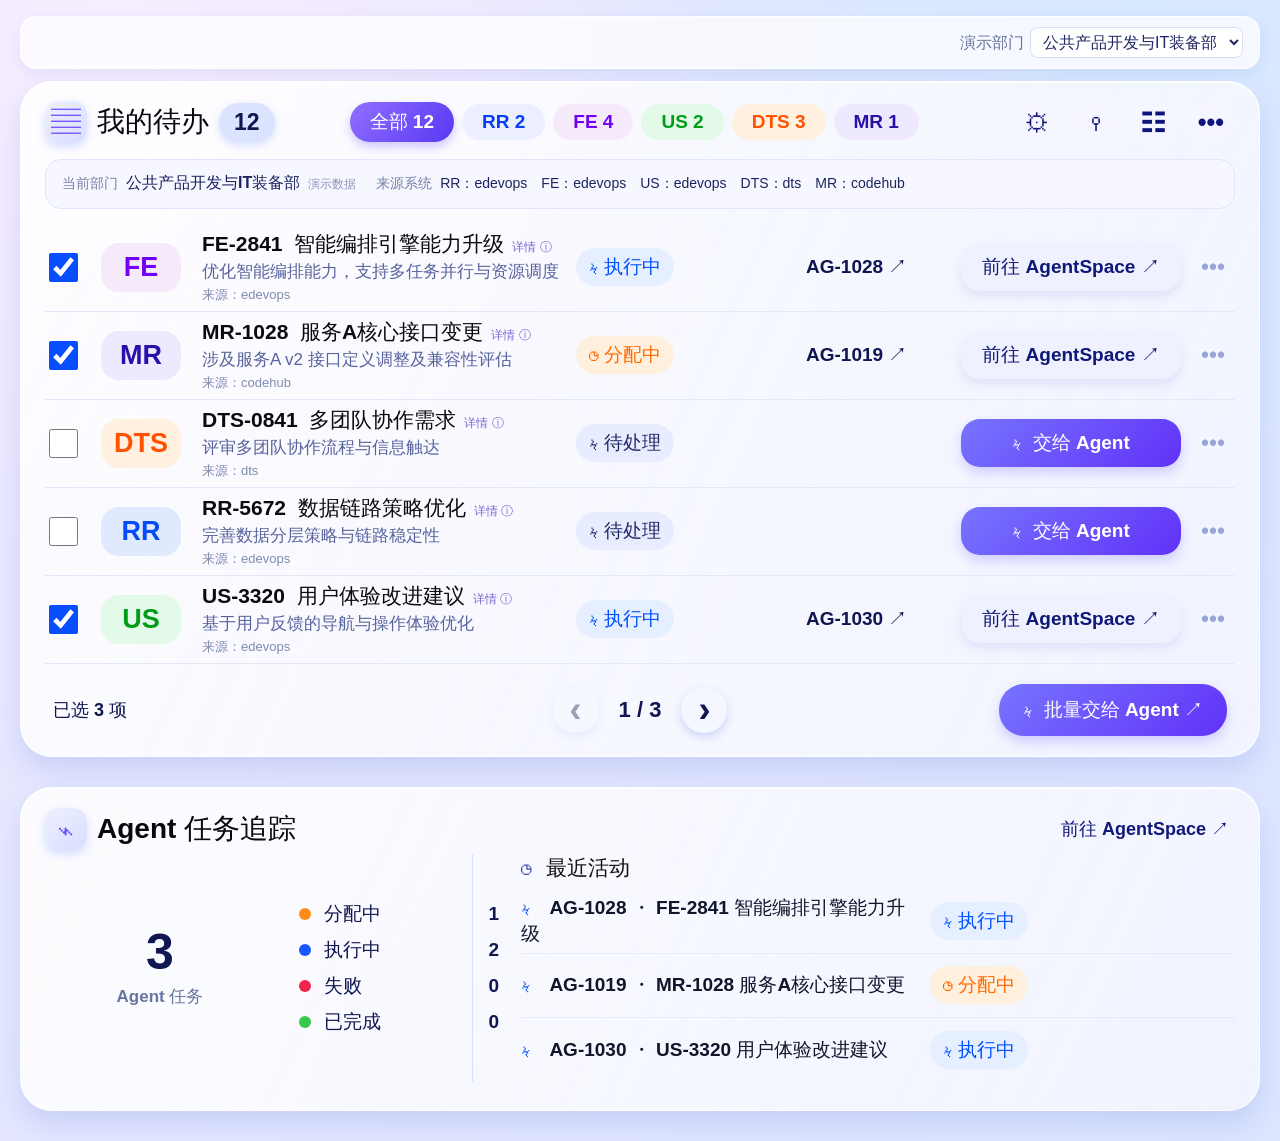
==== demo/index.html @ 74f3e3f0 "Add widget execution plan configuration and requirement documentation" ====
<!doctype html>
<html lang="zh-CN"><head><meta charset="utf-8"><meta name="viewport" content="width=device-width, initial-scale=1"><title>Aphelios · 我的待办</title><link rel="stylesheet" href="styles.css"></head>
<body><main class="dashboard"><div class="demo-toolbar"><div class="department-control"><label for="demoDepartment">演示部门</label><select id="demoDepartment"><option value="公共产品开发与IT装备部">公共产品开发与IT装备部</option><option value="MAE-CN产品部">MAE-CN产品部</option></select></div></div><section class="panel todo"><header class="heading"><div class="title"><span class="title-icon">▤</span><h1>我的待办</h1><span class="count">12</span></div><nav class="tabs" aria-label="按类型筛选"></nav><div class="tools"><button id="configurePlans" class="icon-button" title="执行方案配置" aria-label="执行方案配置">⚙</button><button class="icon-button" id="filterButton" title="状态筛选" aria-label="状态筛选">⚲</button><button class="icon-button" id="settingsButton" title="显示设置" aria-label="显示设置">☷</button><button class="icon-button" id="moreButton" title="更多" aria-label="更多">•••</button></div></header><div class="department-context"><div><span class="context-label">当前部门</span><strong id="departmentName">未识别</strong><span id="departmentHint" class="context-hint"></span></div><div class="sources"><span class="context-label">来源系统</span><span id="sourceSystems">暂无配置</span></div></div><div class="filter-bar" id="filterBar" hidden><label>状态 <select id="statusFilter"><option value="全部">全部</option><option>待处理</option><option>分配中</option><option>执行中</option><option>已完成</option><option>失败</option></select></label><label>优先级 <select id="priorityFilter"><option value="全部">全部</option><option>高</option><option>中</option><option>低</option></select></label><button id="resetFilters">重置筛选</button></div><div class="rows" id="rows"></div><footer class="footer"><span id="selectedCount"></span><div class="pagination"><button id="prev" aria-label="上一页">‹</button><span id="pageInfo"></span><button id="next" aria-label="下一页">›</button></div><button class="primary batch" id="batch">ϟ&nbsp; 批量交给 Agent <span>↗</span></button></footer></section><section class="panel tracking"><header class="tracking-header"><div class="title"><span class="title-icon pulse">⌁</span><h2>Agent 任务追踪</h2></div><button class="link" id="agentSpace">前往 AgentSpace ↗</button></header><div class="tracking-body"><div class="overview"><div class="task-total"><strong id="totalTasks">0</strong><span>Agent 任务</span></div><ul class="legend" id="legend"></ul></div><div class="activity"><h3><span>◷</span> 最近活动</h3><div id="activityRows"></div></div></div></section></main><div class="toast" id="toast" role="status"></div><dialog id="dialog"><div class="dialog-head"><h2 id="dialogTitle"></h2><button id="closeDialog" aria-label="关闭">×</button></div><div id="dialogContent"></div><div class="dialog-actions"><button id="cancelDialog">取消</button><button class="primary" id="confirmDialog">确认</button></div></dialog><dialog id="detailDialog" class="detail-dialog"><div class="detail-head"><div><span class="detail-kicker">工作项详情</span><h2 id="detailTitle"></h2></div><button id="closeDetail" aria-label="关闭">×</button></div><dl class="detail-fields"><div><dt>需求编号</dt><dd id="detailId"></dd></div><div><dt>需求标题</dt><dd id="detailName"></dd></div><div><dt>需求描述</dt><dd id="detailDescription"></dd></div><div><dt>来源系统</dt><dd id="detailSource"></dd></div><div><dt>任务状态</dt><dd id="detailStatus"></dd></div></dl><div class="detail-footer"><span id="sourceUnavailable">来源系统地址尚未配置</span><a id="sourceLink" class="primary" target="_blank" rel="noopener noreferrer" hidden>前往来源系统 ↗</a><button id="doneDetail">关闭</button><button id="detailAction" class="primary"></button></div></dialog><dialog id="configDialog" class="config-dialog"><div class="config-head"><div><span class="plan-kicker">AGENTSPACE · 空间方案管理</span><h2>执行方案配置</h2><p>工作台提供当前空间，同一空间用户共享执行方案</p></div><button id="closeConfig" type="button" aria-label="关闭">×</button></div><div class="config-department">当前空间 <strong>演示空间</strong></div><div id="configList" class="config-list"></div><form id="configForm"><h3 id="configFormTitle">创建执行方案</h3><div class="config-grid"><label>对象类别 <select id="configType" required></select></label><label>中文展示名称 <input id="configName" required maxlength="60"></label><label>英文方案名称 <input id="configCode" required maxlength="80" pattern="[A-Za-z0-9_]+" placeholder="例如 software_design"></label><label>常用角色 <input id="configRole" maxlength="40" placeholder="例如 MDE、SWE、TE"></label><label class="config-wide">方案说明 <textarea id="configDescription" required maxlength="200"></textarea></label></div><p class="config-note">英文名称创建后不可修改。请在 AgentSpace 中手动配置 eventType 和 executionPlan 筛选条件。演示配置仅保存在当前页面。</p><p id="configError" class="config-error" role="alert"></p><div class="config-footer"><button id="cancelEdit" type="button" hidden>取消编辑</button><button class="primary" type="submit" id="saveConfig">创建方案</button></div></form></dialog><dialog id="planDialog" class="plan-dialog"><div class="plan-head"><div><span class="plan-kicker">AGENTSPACE · 任务派发</span><h2>选择执行方案</h2><p>选择本次需要完成的工作，系统将触发对应的 Workflow / Agent</p></div><button id="closePlan" aria-label="关闭">×</button></div><div class="plan-object"><span class="plan-object-icon">▤</span><div><small>工作对象</small><strong id="planObject"></strong></div><span class="plan-object-count" id="planCount"></span></div><div class="plan-section-title"><strong>选择本次要完成的工作</strong><span>请选择一个执行方案</span></div><div class="plan-options" id="planOptions"></div><div class="plan-note">ⓘ&nbsp; 下发后，可在 Agent 任务追踪中查看执行状态与结果。</div><div class="plan-footer"><button id="cancelPlan">取消</button><button class="primary" id="submitPlan" disabled>确认下发 <span>→</span></button></div></dialog><script src="app.js"></script></body></html>
---- demo/styles.css ----
:root{font-family:Arial,"Microsoft YaHei",sans-serif;color:#101650;background:#e7eaff;font-synthesis:none}*{box-sizing:border-box}body{margin:0;min-height:100vh;background:radial-gradient(ellipse at 9% 3%,#f7edff 0,transparent 37%),radial-gradient(ellipse at 89% 4%,#d6e8ff 0,transparent 44%),linear-gradient(135deg,#ebe8ff,#dce6ff);padding:16px 20px 30px}button,select{font:inherit}button{cursor:pointer;border:0;color:inherit}.dashboard{max-width:1454px;margin:auto}.panel{background:linear-gradient(115deg,rgba(255,255,255,.88),rgba(247,248,255,.75));border:1px solid rgba(255,255,255,.9);border-radius:32px;box-shadow:0 14px 26px rgba(78,103,210,.17),inset 0 1px 0 #fff}.todo{padding:19px 24px 20px}.heading,.title,.tabs,.tools,.tracking-header{display:flex;align-items:center}.heading{gap:75px}.title{gap:10px;white-space:nowrap}.title h1,.title h2{color:#08090d;font-size:28px;line-height:1;margin:0;font-weight:800}.title-icon{display:grid;place-items:center;width:42px;height:42px;color:#6843ff;font-size:30px;font-weight:bold;border-radius:14px;background:linear-gradient(140deg,#eef1ff,#d8ddff);box-shadow:0 4px 10px #aebeff80}.count{padding:6px 15px;border-radius:22px;background:#dce3ff;font-size:23px;font-weight:800;box-shadow:0 3px 9px #d4ddff}.tabs{gap:8px;flex:1;flex-wrap:wrap}.tab{border-radius:22px;padding:7px 20px;background:#ebefff;color:#073df5;font-weight:700;font-size:19px;white-space:nowrap}.tab.active{color:#fff;background:linear-gradient(130deg,#9170ff,#5937f3);box-shadow:0 5px 10px #a69aff80}.tab.FE,.tag.FE{color:#7100f5;background:#f4eafa}.tab.US,.tag.US{color:#009c18;background:#e4fae9}.tab.DTS,.tag.DTS{color:#ff5100;background:#fff0df}.tab.MR,.tag.MR{color:#2712a9;background:#eee9ff}.tab.active{color:#fff;background:linear-gradient(130deg,#9170ff,#5937f3)}.tools{gap:10px}.icon-button{width:48px;height:40px;border-radius:20px;background:#f5f6ff;font-weight:bold;font-size:25px;color:#10147c}.filter-bar{padding:14px 5px 3px;display:flex;gap:18px;align-items:center}.filter-bar[hidden]{display:none}.filter-bar select{margin-left:5px;border:1px solid #d8ddf7;border-radius:8px;padding:5px;background:white;color:#11175c}.filter-bar button{background:none;color:#4436d8}.rows{margin-top:15px}.row{min-height:78px;display:grid;grid-template-columns:46px 91px minmax(250px,1.65fr) minmax(200px,1fr) 145px 220px 44px;gap:10px;align-items:center;border-bottom:1px solid #e3e8f8}.row input{width:29px;height:29px;accent-color:#064dfb;cursor:pointer}.tag{display:grid;place-items:center;width:80px;height:49px;border-radius:18px;background:#e0eaff;color:#064bfa;font-size:27px;font-weight:700}.item-name{color:#0b0b0e;font-weight:800;font-size:21px;line-height:1.3}.item-desc{color:#58649e;font-size:17px;margin-top:3px}.status-line{display:flex;align-items:center;gap:5px;font-size:20px;font-weight:700}.status{display:inline-flex;align-items:center;gap:5px;border-radius:22px;padding:6px 13px;background:#e8ecff;color:#202865;font-size:19px;white-space:nowrap}.status.running{background:#e6efff;color:#0050ff}.status.review{background:#fff0dd;color:#ff6900}.status.done{background:#e1fae7;color:#00a832}.status.failed{background:#fff0f1;color:#e82038}.bar{height:9px;border-radius:9px;background:#dce2fb;margin:5px 0 0 7px;max-width:255px;overflow:hidden}.bar span{display:block;height:100%;border-radius:9px;background:#1756ff}.agent-id{font-size:19px;font-weight:700;white-space:nowrap}.link{background:none;color:#11187a;font-size:18px;font-weight:700;white-space:nowrap}.row-action{height:48px;border-radius:19px;background:#eff1ff;color:#101877;font-size:19px;font-weight:700;box-shadow:0 5px 10px #cad2f780;white-space:nowrap}.primary{background:linear-gradient(135deg,#7774ff,#6132f8);color:white;box-shadow:0 6px 12px #a59aff70}.more{color:#98a3d6;font-size:23px;background:none}.footer{display:grid;grid-template-columns:1fr 1fr 1fr;align-items:center;padding:20px 8px 0;font-weight:700;font-size:18px}.pagination{display:flex;gap:20px;align-items:center;justify-content:center;font-size:22px}.pagination button{width:46px;height:46px;border-radius:50%;background:#f5f7ff;font-size:36px;line-height:1;box-shadow:0 4px 10px #ced6f8}.pagination button:disabled{opacity:.4;cursor:default}.batch{justify-self:end;padding:13px 24px;border-radius:25px;font-size:19px}.tracking{margin-top:30px;padding:20px 24px 28px}.tracking-header{justify-content:space-between}.tracking-body{display:grid;grid-template-columns:36% 64%;margin-top:4px}.overview{display:flex;align-items:center;gap:24px;border-right:1px solid #d8dfff;min-height:195px}.gauge{position:relative;width:230px;flex-shrink:0}.gauge svg{width:100%;overflow:visible}.gauge path{fill:none;stroke-width:13;stroke-linecap:round}.gauge-track{stroke:#e8eafa}.gauge-progress{stroke:url(#gradient)}.gauge-label{position:absolute;inset:35% 0 auto;text-align:center;color:#070b2f}.gauge-label strong{display:block;font-size:50px;line-height:1}.gauge-label span{display:block;font-weight:700;font-size:19px;margin-top:5px}.legend{list-style:none;padding:0;margin:0;min-width:200px}.legend li{display:flex;align-items:center;gap:13px;font-size:19px;font-weight:700;line-height:1.9}.legend i{width:12px;height:12px;border-radius:50%;background:var(--color)}.legend b{margin-left:auto}.activity{padding-left:48px}.activity h3{font-size:21px;color:#111;margin:0 0 8px}.activity h3 span{color:#4555b3;margin-right:8px}.activity-row{min-height:64px;display:grid;grid-template-columns:minmax(280px,1fr) 305px;gap:12px;align-items:center;border-bottom:1px solid #e5e9f8;font-size:19px}.activity-row:last-child{border-bottom:0}.activity-name{color:#10162c;font-weight:700}.activity-name .bolt{color:#1354ff;margin-right:18px}.activity-end{display:flex;gap:8px;align-items:center}.activity-end .bar{width:158px;margin:0}.activity-time{margin-left:auto;color:#6370a2}.empty{text-align:center;padding:90px 0;color:#7b86ad}.toast{position:fixed;bottom:30px;left:50%;transform:translate(-50%,20px);background:#141b5d;color:white;padding:12px 20px;border-radius:12px;opacity:0;pointer-events:none;transition:.2s;z-index:5}.toast.show{opacity:1;transform:translate(-50%,0)}dialog{border:0;border-radius:22px;padding:24px;max-width:480px;width:calc(100% - 32px);color:#151b53;box-shadow:0 15px 60px #24256850}dialog::backdrop{background:#151a4b55}.dialog-head{display:flex;justify-content:space-between;align-items:center}.dialog-head h2{font-size:22px;margin:0}.dialog-head button{background:none;font-size:28px}.dialog-actions{display:flex;justify-content:flex-end;gap:10px;margin-top:24px}.dialog-actions button{border-radius:12px;padding:10px 22px}.dialog-actions button:not(.primary){background:#eff1fa}#dialogContent{line-height:1.8;margin-top:20px}@media(max-width:1100px){.heading{gap:20px;flex-wrap:wrap}.tabs{order:3;flex-basis:100%}.tools{margin-left:auto}.row{grid-template-columns:40px 75px minmax(200px,1fr) 155px 120px 160px 30px;gap:5px}.tag{width:65px}.item-name,.status-line,.status,.row-action,.agent-id{font-size:16px}.activity{padding-left:20px}.overview{gap:5px}.gauge{width:170px}.legend{min-width:120px}.activity-row{grid-template-columns:1fr 180px}.activity-end .bar{width:50px}}@media(max-width:700px){body{padding:10px}.panel{border-radius:22px}.todo,.tracking{padding:15px}.heading{gap:12px}.title h1,.title h2{font-size:22px}.tab{font-size:15px;padding:6px 12px}.rows{overflow-x:auto}.row{min-width:850px}.footer{grid-template-columns:1fr auto;gap:15px}.pagination{grid-column:1/3;grid-row:2}.batch{font-size:15px;padding:11px}.tracking-body{display:block}.overview{border-right:0;border-bottom:1px solid #d8dfff;justify-content:center}.activity{padding:20px 0 0}.activity-row{grid-template-columns:1fr;gap:4px;padding:10px 0}.activity-end{padding-left:30px}}

.department-context{display:flex;align-items:center;gap:20px;flex-wrap:wrap;margin:16px 0 0;padding:12px 16px;border:1px solid #e2e6fb;border-radius:16px;background:#f6f7ff;color:#1b245f;font-size:14px}.context-label{color:#7680aa;margin-right:8px}.department-context strong{font-size:16px}.context-hint{margin-left:8px;color:#8b94b8;font-size:12px}.department-control{margin-left:auto;white-space:nowrap;color:#66739e}.department-control select{margin-left:6px;padding:5px 8px;border:1px solid #d8ddf7;border-radius:8px;background:white;color:#202865}.sources{flex-basis:100%;line-height:1.7}.item-source{font-size:13px;color:#818bb2;margin-top:3px}.row{min-height:88px}@media(max-width:700px){.department-control{margin-left:0}.sources{font-size:12px}}

.demo-toolbar{display:flex;align-items:center;justify-content:flex-end;margin:0 0 12px;padding:10px 16px;border:1px solid rgba(255,255,255,.9);border-radius:16px;background:rgba(255,255,255,.75);box-shadow:0 5px 14px rgba(78,103,210,.1)}.demo-toolbar .department-control{margin-left:0}

.tab.IR,.tag.IR{color:#7100f5;background:#f4eafa}.tab.SR,.tag.SR{color:#007d9d;background:#e0f8fc}.tab.IR.active,.tab.SR.active{color:#fff;background:linear-gradient(130deg,#9170ff,#5937f3)}

.department-context{flex-wrap:nowrap;align-items:baseline}.department-context>div:first-child{flex-shrink:0}.department-context .sources{flex:1;min-width:0}@media(max-width:700px){.department-context{flex-wrap:wrap}.department-context .sources{flex-basis:100%}}

.plan-dialog{max-width:720px;padding:0;border-radius:24px;background:#f9faff;overflow:hidden}.plan-head{display:flex;justify-content:space-between;gap:20px;padding:28px 30px 20px}.plan-kicker{font-size:11px;letter-spacing:.13em;font-weight:800;color:#7656ef}.plan-head h2{font-size:25px;margin:8px 0;color:#10143c}.plan-head p{font-size:14px;color:#7b83a4;margin:0}.plan-head>button{align-self:flex-start;background:#eef0fb;color:#59618c;border-radius:50%;width:32px;height:32px;font-size:24px;line-height:1}.plan-object{margin:0 30px;display:flex;align-items:center;gap:12px;padding:14px 16px;border:1px solid #e2e6fb;border-radius:14px;background:#f0f3ff}.plan-object-icon{display:grid;place-items:center;width:42px;height:42px;border-radius:12px;background:#e3e7ff;color:#6146ff;font-size:24px}.plan-object small{display:block;color:#8a93b7;font-size:12px;margin-bottom:4px}.plan-object strong{font-size:15px;color:#1a204e}.plan-object-count{margin-left:auto;color:#6875aa;font-size:13px;white-space:nowrap}.plan-section-title{display:flex;justify-content:space-between;align-items:center;margin:22px 30px 12px}.plan-section-title strong{color:#20254a;font-size:15px}.plan-section-title span{font-size:12px;color:#929ab8}.plan-options{display:grid;grid-template-columns:1fr 1fr;gap:10px;margin:0 30px}.plan-option{position:relative;display:flex;align-items:flex-start;gap:10px;text-align:left;padding:15px;border:1px solid #e3e6f4;border-radius:14px;background:#fff;box-shadow:0 3px 10px #dce1f333;cursor:pointer}.plan-option:has(input:checked){border-color:#755bff;background:#f5f3ff;box-shadow:0 0 0 2px #765cff1f}.plan-option input{accent-color:#6947f9;margin:3px 0 0}.plan-option strong{display:block;color:#25294d;font-size:15px}.plan-option .plan-desc{display:block;margin-top:7px;color:#7c85a5;font-size:12px;line-height:1.5}.plan-option .plan-target{display:block;margin-top:9px;color:#6357c6;font-size:12px}.plan-role{display:inline-block;margin-left:6px;padding:3px 7px;border-radius:8px;background:#ede9ff;color:#7054dc;font-size:11px;vertical-align:middle}.plan-note{margin:18px 30px;color:#7b84a7;font-size:12px}.plan-footer{display:flex;justify-content:flex-end;gap:10px;padding:16px 30px 22px;border-top:1px solid #e9ecf7}.plan-footer button{border-radius:12px;padding:11px 22px;font-size:14px;font-weight:700}.plan-footer button:first-child{background:#eef0f9;color:#555e89}.plan-footer button:disabled{opacity:.5;cursor:not-allowed}.plan-footer button span{margin-left:12px}.activity-plan{display:inline-block;margin-left:8px;color:#6d58d5;font-size:13px;font-weight:500}@media(max-width:600px){.plan-options{grid-template-columns:1fr}.plan-head,.plan-footer{padding-left:18px;padding-right:18px}.plan-object,.plan-options{margin-left:18px;margin-right:18px}.plan-section-title,.plan-note{margin-left:18px;margin-right:18px}.plan-dialog{max-height:90vh;overflow:auto}}

.item-summary{position:relative;min-width:0}.item-detail-trigger{display:inline-flex;align-items:baseline;gap:8px;max-width:100%;padding:0;background:none;text-align:left}.item-detail-trigger .item-name{overflow:hidden;text-overflow:ellipsis;white-space:nowrap}.detail-hint{flex-shrink:0;color:#7969d2;font-size:12px;font-weight:600}.item-detail-trigger:hover .item-name,.item-detail-trigger:focus-visible .item-name{color:#5841dd}.item-detail-trigger:focus-visible{outline:2px solid #7355fa;outline-offset:3px;border-radius:3px}.item-desc{overflow:hidden;text-overflow:ellipsis;white-space:nowrap}.detail-preview{display:none;position:absolute;z-index:4;top:100%;left:0;width:min(360px,90vw);padding:15px 17px;border:1px solid #e3e7fa;border-radius:14px;background:#fff;box-shadow:0 12px 32px #3b4b9a35;color:#777fa3;font-size:12px;line-height:1.5;pointer-events:none}.detail-preview span{display:block;margin-bottom:8px}.detail-preview b{display:block;margin-top:2px;color:#20264d;font-size:13px;overflow-wrap:anywhere}.detail-preview small{color:#7a66dc}.item-summary:has(.item-detail-trigger:hover) .detail-preview,.item-summary:has(.item-detail-trigger:focus-visible) .detail-preview{display:block}.detail-dialog{max-width:570px;padding:26px 28px;background:#fafbff}.detail-head{display:flex;align-items:flex-start;justify-content:space-between;gap:15px}.detail-head h2{margin:7px 0 0;color:#151a43;font-size:21px;overflow-wrap:anywhere}.detail-kicker{font-size:12px;font-weight:700;color:#7657ec}.detail-head button{border-radius:50%;width:32px;height:32px;background:#eff1fb;color:#59618c;font-size:24px;line-height:1;flex-shrink:0}.detail-fields{margin:20px 0 0;padding:4px 18px;border:1px solid #e7eaf8;border-radius:15px;background:white}.detail-fields div{display:grid;grid-template-columns:82px 1fr;gap:12px;padding:12px 0;border-bottom:1px solid #eef0f9}.detail-fields div:last-child{border:0}.detail-fields dt{color:#8992b0;font-size:13px}.detail-fields dd{margin:0;color:#252b51;font-size:14px;line-height:1.6;white-space:pre-wrap;overflow-wrap:anywhere}.detail-footer{display:flex;align-items:center;justify-content:flex-end;gap:12px;margin-top:20px}.detail-footer span{margin-right:auto;color:#9199b4;font-size:12px}.detail-footer a,.detail-footer button{padding:10px 16px;border-radius:11px;font-size:13px;font-weight:700;text-decoration:none}.detail-footer button{background:#eef0f9;color:#555e89}.detail-footer a[hidden],.detail-footer span[hidden]{display:none}@media(max-width:700px){.detail-preview{display:none!important}}
.detail-footer button.primary{background:linear-gradient(135deg,#7774ff,#6132f8);color:#fff}

.task-total{display:flex;flex-direction:column;justify-content:center;align-items:center;width:230px;flex-shrink:0;color:#101650}.task-total strong{font-size:50px;line-height:1}.task-total span{margin-top:8px;font-size:17px;font-weight:700;color:#6974a2}@media(max-width:1100px){.task-total{width:170px}}

.demo-toolbar{gap:16px}.config-trigger{margin-right:auto;background:#eeeaff;color:#5c43d7;border-radius:11px;padding:9px 15px;font-size:14px;font-weight:700}.config-dialog{max-width:650px;padding:26px 30px;background:#fafbff}.config-head{display:flex;justify-content:space-between;gap:20px}.config-head h2{margin:8px 0;font-size:23px;color:#171b42}.config-head p{margin:0;color:#7b83a4;font-size:13px}.config-head>button{width:32px;height:32px;border-radius:50%;background:#eef0fb;font-size:24px;line-height:1}.config-department{margin:20px 0 16px;padding:12px 14px;background:#f0f3ff;border-radius:12px;color:#7c85aa;font-size:13px}.config-department strong{margin-left:10px;color:#303965}.config-grid{display:grid;grid-template-columns:1fr 1fr;gap:14px}.config-grid label{display:flex;flex-direction:column;gap:6px;color:#414a71;font-size:13px;font-weight:700}.config-grid input,.config-grid select,.config-grid textarea{width:100%;border:1px solid #dce1f3;border-radius:10px;background:white;padding:10px;color:#20264d;font:inherit}.config-grid textarea{min-height:75px;resize:vertical}.config-wide{grid-column:1/-1}.config-note{font-size:12px;line-height:1.6;color:#8992b0}.config-error{font-size:12px;color:#d22946}.config-footer{display:flex;justify-content:flex-end;gap:10px}.config-footer button{border-radius:10px;padding:10px 18px;font-weight:700}.config-footer button:first-child{background:#eef0f9;color:#555e89}@media(max-width:600px){.demo-toolbar{flex-wrap:wrap}.config-grid{grid-template-columns:1fr}.config-wide{grid-column:auto}.config-dialog{padding:20px}}

.config-dialog{max-height:90vh;overflow:auto}.config-list{max-height:220px;overflow:auto;margin-bottom:18px}.config-plan{display:flex;justify-content:space-between;gap:12px;padding:12px;border-bottom:1px solid #e5e9f8}.config-plan strong,.config-plan span,.config-plan small{display:block}.config-plan span,.config-plan small{margin-top:4px;color:#7882a2;font-size:12px}.config-plan-actions{display:flex;gap:5px;align-items:center}.config-plan-actions button{background:#f0f1fb;color:#5c4ac9;border-radius:8px;padding:6px}.config-empty{color:#8992b0;font-size:13px}.config-dialog h3{font-size:16px}.config-footer button[hidden]{display:none}

.tools .config-trigger{margin-right:0;white-space:nowrap}@media(max-width:700px){.tools{flex-wrap:wrap;justify-content:flex-end}.tools .config-trigger{font-size:12px;padding:8px 10px}}
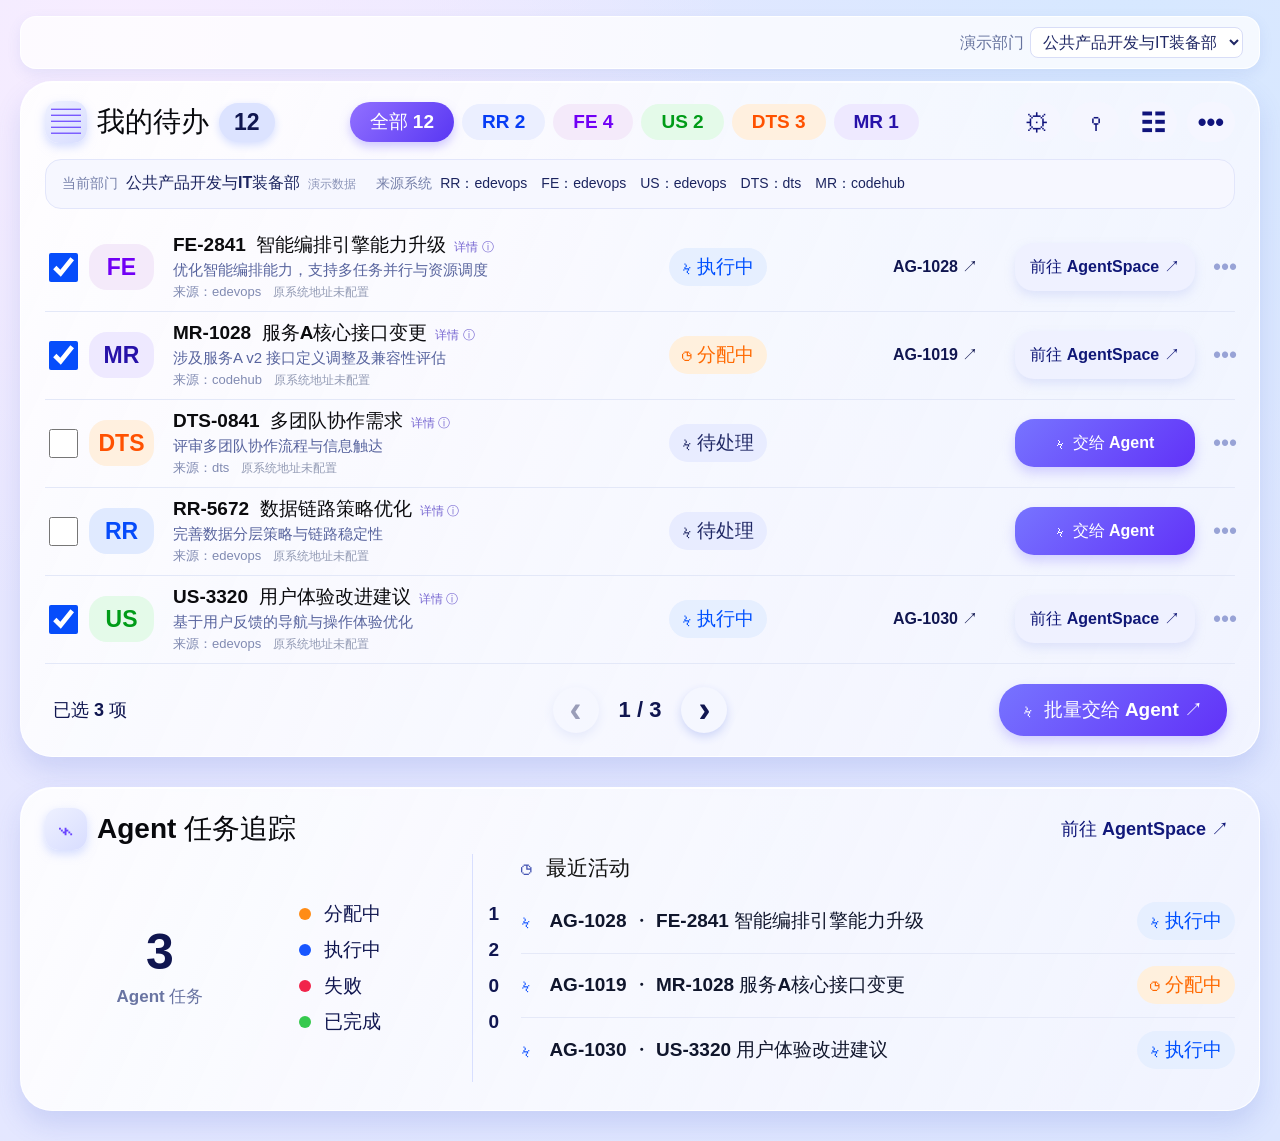
==== commit 569855e8: "Refine responsive widget layouts and document validated design workflow" ====
--- a/demo/index.html
+++ b/demo/index.html
@@ -1,3 +1,3 @@
 <!doctype html>
 <html lang="zh-CN"><head><meta charset="utf-8"><meta name="viewport" content="width=device-width, initial-scale=1"><title>Aphelios · 我的待办</title><link rel="stylesheet" href="styles.css"></head>
-<body><main class="dashboard"><div class="demo-toolbar"><div class="department-control"><label for="demoDepartment">演示部门</label><select id="demoDepartment"><option value="公共产品开发与IT装备部">公共产品开发与IT装备部</option><option value="MAE-CN产品部">MAE-CN产品部</option></select></div></div><section class="panel todo"><header class="heading"><div class="title"><span class="title-icon">▤</span><h1>我的待办</h1><span class="count">12</span></div><nav class="tabs" aria-label="按类型筛选"></nav><div class="tools"><button id="configurePlans" class="icon-button" title="执行方案配置" aria-label="执行方案配置">⚙</button><button class="icon-button" id="filterButton" title="状态筛选" aria-label="状态筛选">⚲</button><button class="icon-button" id="settingsButton" title="显示设置" aria-label="显示设置">☷</button><button class="icon-button" id="moreButton" title="更多" aria-label="更多">•••</button></div></header><div class="department-context"><div><span class="context-label">当前部门</span><strong id="departmentName">未识别</strong><span id="departmentHint" class="context-hint"></span></div><div class="sources"><span class="context-label">来源系统</span><span id="sourceSystems">暂无配置</span></div></div><div class="filter-bar" id="filterBar" hidden><label>状态 <select id="statusFilter"><option value="全部">全部</option><option>待处理</option><option>分配中</option><option>执行中</option><option>已完成</option><option>失败</option></select></label><label>优先级 <select id="priorityFilter"><option value="全部">全部</option><option>高</option><option>中</option><option>低</option></select></label><button id="resetFilters">重置筛选</button></div><div class="rows" id="rows"></div><footer class="footer"><span id="selectedCount"></span><div class="pagination"><button id="prev" aria-label="上一页">‹</button><span id="pageInfo"></span><button id="next" aria-label="下一页">›</button></div><button class="primary batch" id="batch">ϟ&nbsp; 批量交给 Agent <span>↗</span></button></footer></section><section class="panel tracking"><header class="tracking-header"><div class="title"><span class="title-icon pulse">⌁</span><h2>Agent 任务追踪</h2></div><button class="link" id="agentSpace">前往 AgentSpace ↗</button></header><div class="tracking-body"><div class="overview"><div class="task-total"><strong id="totalTasks">0</strong><span>Agent 任务</span></div><ul class="legend" id="legend"></ul></div><div class="activity"><h3><span>◷</span> 最近活动</h3><div id="activityRows"></div></div></div></section></main><div class="toast" id="toast" role="status"></div><dialog id="dialog"><div class="dialog-head"><h2 id="dialogTitle"></h2><button id="closeDialog" aria-label="关闭">×</button></div><div id="dialogContent"></div><div class="dialog-actions"><button id="cancelDialog">取消</button><button class="primary" id="confirmDialog">确认</button></div></dialog><dialog id="detailDialog" class="detail-dialog"><div class="detail-head"><div><span class="detail-kicker">工作项详情</span><h2 id="detailTitle"></h2></div><button id="closeDetail" aria-label="关闭">×</button></div><dl class="detail-fields"><div><dt>需求编号</dt><dd id="detailId"></dd></div><div><dt>需求标题</dt><dd id="detailName"></dd></div><div><dt>需求描述</dt><dd id="detailDescription"></dd></div><div><dt>来源系统</dt><dd id="detailSource"></dd></div><div><dt>任务状态</dt><dd id="detailStatus"></dd></div></dl><div class="detail-footer"><span id="sourceUnavailable">来源系统地址尚未配置</span><a id="sourceLink" class="primary" target="_blank" rel="noopener noreferrer" hidden>前往来源系统 ↗</a><button id="doneDetail">关闭</button><button id="detailAction" class="primary"></button></div></dialog><dialog id="configDialog" class="config-dialog"><div class="config-head"><div><span class="plan-kicker">AGENTSPACE · 空间方案管理</span><h2>执行方案配置</h2><p>工作台提供当前空间，同一空间用户共享执行方案</p></div><button id="closeConfig" type="button" aria-label="关闭">×</button></div><div class="config-department">当前空间 <strong>演示空间</strong></div><div id="configList" class="config-list"></div><form id="configForm"><h3 id="configFormTitle">创建执行方案</h3><div class="config-grid"><label>对象类别 <select id="configType" required></select></label><label>中文展示名称 <input id="configName" required maxlength="60"></label><label>英文方案名称 <input id="configCode" required maxlength="80" pattern="[A-Za-z0-9_]+" placeholder="例如 software_design"></label><label>常用角色 <input id="configRole" maxlength="40" placeholder="例如 MDE、SWE、TE"></label><label class="config-wide">方案说明 <textarea id="configDescription" required maxlength="200"></textarea></label></div><p class="config-note">英文名称创建后不可修改。请在 AgentSpace 中手动配置 eventType 和 executionPlan 筛选条件。演示配置仅保存在当前页面。</p><p id="configError" class="config-error" role="alert"></p><div class="config-footer"><button id="cancelEdit" type="button" hidden>取消编辑</button><button class="primary" type="submit" id="saveConfig">创建方案</button></div></form></dialog><dialog id="planDialog" class="plan-dialog"><div class="plan-head"><div><span class="plan-kicker">AGENTSPACE · 任务派发</span><h2>选择执行方案</h2><p>选择本次需要完成的工作，系统将触发对应的 Workflow / Agent</p></div><button id="closePlan" aria-label="关闭">×</button></div><div class="plan-object"><span class="plan-object-icon">▤</span><div><small>工作对象</small><strong id="planObject"></strong></div><span class="plan-object-count" id="planCount"></span></div><div class="plan-section-title"><strong>选择本次要完成的工作</strong><span>请选择一个执行方案</span></div><div class="plan-options" id="planOptions"></div><div class="plan-note">ⓘ&nbsp; 下发后，可在 Agent 任务追踪中查看执行状态与结果。</div><div class="plan-footer"><button id="cancelPlan">取消</button><button class="primary" id="submitPlan" disabled>确认下发 <span>→</span></button></div></dialog><script src="app.js"></script></body></html>
+<body><main class="dashboard"><div class="demo-toolbar"><div class="department-control"><label for="demoDepartment">演示部门</label><select id="demoDepartment"><option value="公共产品开发与IT装备部">公共产品开发与IT装备部</option><option value="MAE-CN产品部">MAE-CN产品部</option></select></div></div><section class="panel todo"><header class="heading"><div class="title"><span class="title-icon">▤</span><h1>我的待办</h1><span class="count">12</span></div><nav class="tabs" aria-label="按类型筛选"></nav><div class="tools"><button id="configurePlans" class="icon-button" title="执行方案配置" aria-label="执行方案配置">⚙</button><button class="icon-button" id="filterButton" title="状态筛选" aria-label="状态筛选">⚲</button><button class="icon-button" id="settingsButton" title="显示设置" aria-label="显示设置">☷</button><button class="icon-button" id="moreButton" title="更多" aria-label="更多">•••</button></div></header><div class="department-context"><div><span class="context-label">当前部门</span><strong id="departmentName">未识别</strong><span id="departmentHint" class="context-hint"></span></div><div class="sources"><span class="context-label">来源系统</span><span id="sourceSystems">暂无配置</span></div></div><div class="filter-bar" id="filterBar" hidden><label>状态 <select id="statusFilter"><option value="全部">全部</option><option>待处理</option><option>分配中</option><option>执行中</option><option>已完成</option><option>失败</option></select></label><label>优先级 <select id="priorityFilter"><option value="全部">全部</option><option>高</option><option>中</option><option>低</option></select></label><button id="resetFilters">重置筛选</button></div><div class="rows" id="rows"></div><footer class="footer"><span id="selectedCount"></span><div class="pagination"><button id="prev" aria-label="上一页">‹</button><span id="pageInfo"></span><button id="next" aria-label="下一页">›</button></div><button class="primary batch" id="batch">ϟ&nbsp; 批量交给 Agent <span>↗</span></button></footer></section><section class="panel tracking"><header class="tracking-header"><div class="title"><span class="title-icon pulse">⌁</span><h2>Agent 任务追踪</h2></div><button class="link" id="agentSpace">前往 AgentSpace ↗</button></header><div class="tracking-body"><div class="overview"><div class="task-total"><strong id="totalTasks">0</strong><span>Agent 任务</span></div><ul class="legend" id="legend"></ul></div><div class="activity"><h3><span>◷</span> 最近活动</h3><div id="activityRows"></div></div></div></section></main><div class="toast" id="toast" role="status"></div><dialog id="dialog"><div class="dialog-head"><h2 id="dialogTitle"></h2><button id="closeDialog" aria-label="关闭">×</button></div><div id="dialogContent"></div><div class="dialog-actions"><button id="cancelDialog">取消</button><button class="primary" id="confirmDialog">确认</button></div></dialog><dialog id="detailDialog" class="detail-dialog"><div class="detail-head"><div><span class="detail-kicker">工作项详情</span><h2 id="detailTitle"></h2></div><button id="closeDetail" aria-label="关闭">×</button></div><dl class="detail-fields"><div><dt>需求编号</dt><dd id="detailId"></dd></div><div><dt>需求标题</dt><dd id="detailName"></dd></div><div><dt>需求描述</dt><dd id="detailDescription"></dd></div><div><dt>来源系统</dt><dd id="detailSource"></dd></div><div><dt>任务状态</dt><dd id="detailStatus"></dd></div></dl><div class="detail-footer"><span id="sourceUnavailable">来源系统地址尚未配置</span><a id="sourceLink" class="primary" target="_blank" rel="noopener noreferrer" hidden>前往来源系统 ↗</a><button id="doneDetail">关闭</button><button id="detailAction" class="primary"></button></div></dialog><dialog id="configDialog" class="config-dialog"><div class="config-head"><div><span class="plan-kicker">AGENTSPACE · 空间方案管理</span><h2>执行方案配置</h2><p>工作台提供当前空间，同一空间用户共享执行方案</p></div><button id="closeConfig" type="button" aria-label="关闭">×</button></div><div class="config-department">当前空间 <strong>演示空间</strong></div><div id="configList" class="config-list"></div><form id="configForm"><h3 id="configFormTitle">创建执行方案</h3><div class="config-grid"><label>对象类别 <select id="configType" required></select></label><label>中文展示名称 <input id="configName" required maxlength="60"></label><label>英文方案名称 <input id="configCode" required maxlength="80" pattern="[A-Za-z0-9_]+" placeholder="例如 software_design"></label><label>常用角色 <input id="configRole" maxlength="40" placeholder="例如 MDE、SWE、TE"></label><label class="config-wide">方案说明 <textarea id="configDescription" required maxlength="200"></textarea></label></div><p class="config-note">英文名称创建后不可修改。请在 AgentSpace 中手动配置 eventType 和 executionPlan 筛选条件。演示配置仅保存在当前页面。</p><p id="configError" class="config-error" role="alert"></p><div class="config-footer"><button id="cancelEdit" type="button" hidden>取消编辑</button><button class="primary" type="submit" id="saveConfig">创建方案</button></div></form></dialog><dialog id="planDialog" class="plan-dialog"><div class="plan-head"><div><span class="plan-kicker">AGENTSPACE · 任务派发</span><h2>选择执行方案</h2><p>选择本次需要完成的工作，系统将触发对应的 Workflow / Agent</p></div><button id="closePlan" aria-label="关闭">×</button></div><div class="plan-object"><span class="plan-object-icon">▤</span><div><small>工作对象</small><strong id="planObject"></strong></div><span class="plan-object-count" id="planCount"></span></div><div class="plan-section-title"><strong>选择本次要完成的工作</strong><span>请选择一个执行方案</span></div><div class="plan-options" id="planOptions"></div><div class="plan-note">ⓘ&nbsp; 下发后，可在 Agent 任务追踪中查看执行状态与结果。</div><div class="plan-footer"><button id="cancelPlan">取消</button><button class="primary" id="submitPlan" disabled>确认下发 <span>→</span></button></div></dialog><script src="app.js?v=20261124-2"></script></body></html>
--- a/demo/styles.css
+++ b/demo/styles.css
@@ -20,3 +20,56 @@
 .config-dialog{max-height:90vh;overflow:auto}.config-list{max-height:220px;overflow:auto;margin-bottom:18px}.config-plan{display:flex;justify-content:space-between;gap:12px;padding:12px;border-bottom:1px solid #e5e9f8}.config-plan strong,.config-plan span,.config-plan small{display:block}.config-plan span,.config-plan small{margin-top:4px;color:#7882a2;font-size:12px}.config-plan-actions{display:flex;gap:5px;align-items:center}.config-plan-actions button{background:#f0f1fb;color:#5c4ac9;border-radius:8px;padding:6px}.config-empty{color:#8992b0;font-size:13px}.config-dialog h3{font-size:16px}.config-footer button[hidden]{display:none}
 
 .tools .config-trigger{margin-right:0;white-space:nowrap}@media(max-width:700px){.tools{flex-wrap:wrap;justify-content:flex-end}.tools .config-trigger{font-size:12px;padding:8px 10px}}
+
+.source-entry{display:inline-block;margin-left:8px;color:#6550ce;text-decoration:none;font-size:12px;font-weight:700}.source-entry:hover{text-decoration:underline}.source-entry:focus-visible{outline:2px solid #7355fa;outline-offset:3px}.source-unconfigured{margin-left:8px;font-size:12px;color:#929ab4}
+/* 在组件宽度不足时重排工作项，确保操作始终可见。 */
+.icon-button{display:inline-flex;align-items:center;justify-content:center;flex-shrink:0;line-height:1}
+.tracking-body>*{min-width:0}.activity-name{overflow-wrap:anywhere}.detail-footer{flex-wrap:wrap}.config-plan>div:first-child{min-width:0;overflow-wrap:anywhere}.config-plan-actions{flex-wrap:wrap}
+@media(max-width:1200px){
+ .heading{gap:16px;flex-wrap:wrap}.tabs{order:3;flex-basis:100%}.tools{margin-left:auto}
+ .rows{overflow:visible}.row{min-width:0;grid-template-columns:32px 64px minmax(0,1fr) 34px;gap:10px;min-height:0;padding:16px 0}
+ .row>input{grid-column:1;grid-row:1;width:24px;height:24px;margin:0}
+ .row>.tag{grid-column:2;grid-row:1;width:60px;height:44px;font-size:22px}
+ .row>.item-summary{grid-column:3;grid-row:1}
+ .row>.more{grid-column:4;grid-row:1;padding:0}
+ .row>div:nth-child(4){grid-column:3;grid-row:2}
+ .row>.agent-id{grid-column:3;grid-row:3;font-size:14px}
+ .row>.row-action{grid-column:3/5;grid-row:4;justify-self:start;padding:0 18px;height:40px;font-size:15px}
+ .item-name{font-size:17px}.item-desc{font-size:14px}.item-source{line-height:1.6;overflow-wrap:anywhere}.status{font-size:15px}
+ .tracking-body{grid-template-columns:1fr}.overview{border-right:0;border-bottom:1px solid #d8dfff;justify-content:center;padding:12px 0}.activity{padding:20px 0 0}
+ .activity-row{grid-template-columns:minmax(0,1fr) auto;font-size:15px}.activity-name .bolt{margin-right:8px}
+}
+@media(max-width:700px){
+ .heading>.title{gap:7px}.title h1,.title h2{font-size:21px}.title-icon{width:34px;height:34px;font-size:24px}.count{font-size:18px;padding:5px 10px}
+ .tools{gap:5px}.icon-button{width:34px;height:34px;font-size:21px}.department-context{white-space:normal}.department-context>div:first-child{flex-shrink:1;min-width:0}.context-hint{display:inline-block}
+ .row{grid-template-columns:26px 48px minmax(0,1fr) 24px;gap:8px}.row>.tag{width:45px;height:38px;font-size:18px}.detail-hint{font-size:11px}
+ .footer{font-size:14px;padding-left:0;padding-right:0}.batch{padding:10px 12px;font-size:13px}.tracking-header{gap:10px;flex-wrap:wrap}.tracking-header>.link{font-size:14px}
+ .config-plan{flex-wrap:wrap}.demo-toolbar .department-control{white-space:normal;min-width:0}.department-control select{max-width:100%}.activity-row{grid-template-columns:1fr}.activity-end{padding-left:0}
+}
+/* 按可用空间切换布局，避免将每个字段机械地拆为单独一行。 */
+@media(min-width:701px) and (max-width:1200px){
+ .row{grid-template-columns:26px 58px minmax(0,1fr) auto 24px;grid-template-rows:auto auto;column-gap:12px;row-gap:9px;padding:17px 0}
+ .row>input{grid-column:1;grid-row:1/3;align-self:center}
+ .row>.tag{grid-column:2;grid-row:1/3;align-self:center;width:54px;height:44px;font-size:22px}
+ .row>.item-summary{grid-column:3/5;grid-row:1}
+ .row>.more{grid-column:5;grid-row:1;align-self:start}
+ .row>div:nth-child(4){grid-column:3;grid-row:2;justify-self:start}
+ .row>.agent-id{grid-column:3;grid-row:2;justify-self:start;margin-left:100px;align-self:center}
+ .row>.row-action{grid-column:4/6;grid-row:2;justify-self:end;height:36px;padding:0 14px;font-size:14px}
+ .item-detail-trigger .item-name{font-size:17px}.item-desc{font-size:14px}.item-source{font-size:12px}.status{font-size:14px;padding:5px 10px}
+}
+@media(max-width:700px){
+ .heading{gap:12px}.heading>.title{flex:1}.tools{margin-left:0}.tabs{gap:6px}.tab{padding:6px 11px;font-size:14px}
+ .row{grid-template-columns:24px 46px minmax(0,1fr) auto 20px;grid-template-rows:auto auto;column-gap:8px;row-gap:10px;padding:16px 0}
+ .row>input{grid-column:1;grid-row:1;align-self:start;margin-top:5px}
+ .row>.tag{grid-column:2;grid-row:1;align-self:start;width:42px;height:36px;font-size:18px}
+ .row>.item-summary{grid-column:3/5;grid-row:1}
+ .row>.more{grid-column:5;grid-row:1;align-self:start}
+ .row>div:nth-child(4){grid-column:1/4;grid-row:2;justify-self:start}
+ .row>.agent-id{grid-column:1/4;grid-row:2;margin-left:94px;justify-self:start;font-size:12px}
+ .row>.row-action{grid-column:4/6;grid-row:2;justify-self:end;height:34px;padding:0 10px;font-size:12px}
+ .item-detail-trigger .item-name{font-size:15px}.item-desc{font-size:13px}.item-source{font-size:11px}.status{font-size:12px;padding:5px 8px}
+ .detail-hint{display:none}.department-context{gap:6px;padding:10px 12px}.department-context .sources{flex-basis:100%}
+ .tracking-body .overview{justify-content:space-around;gap:10px}.task-total{width:100px}.task-total strong{font-size:38px}.legend{min-width:130px}.legend li{font-size:15px}
+}
+@media(min-width:1201px){.row{grid-template-columns:32px 72px minmax(0,1.6fr) minmax(100px,.7fr) 110px 180px 28px;gap:12px}.tag{width:65px;height:46px;font-size:23px}.row-action{font-size:16px}.agent-id{font-size:16px}.item-name{font-size:19px}.item-desc{font-size:15px}.activity-row{grid-template-columns:minmax(0,1fr) auto}}
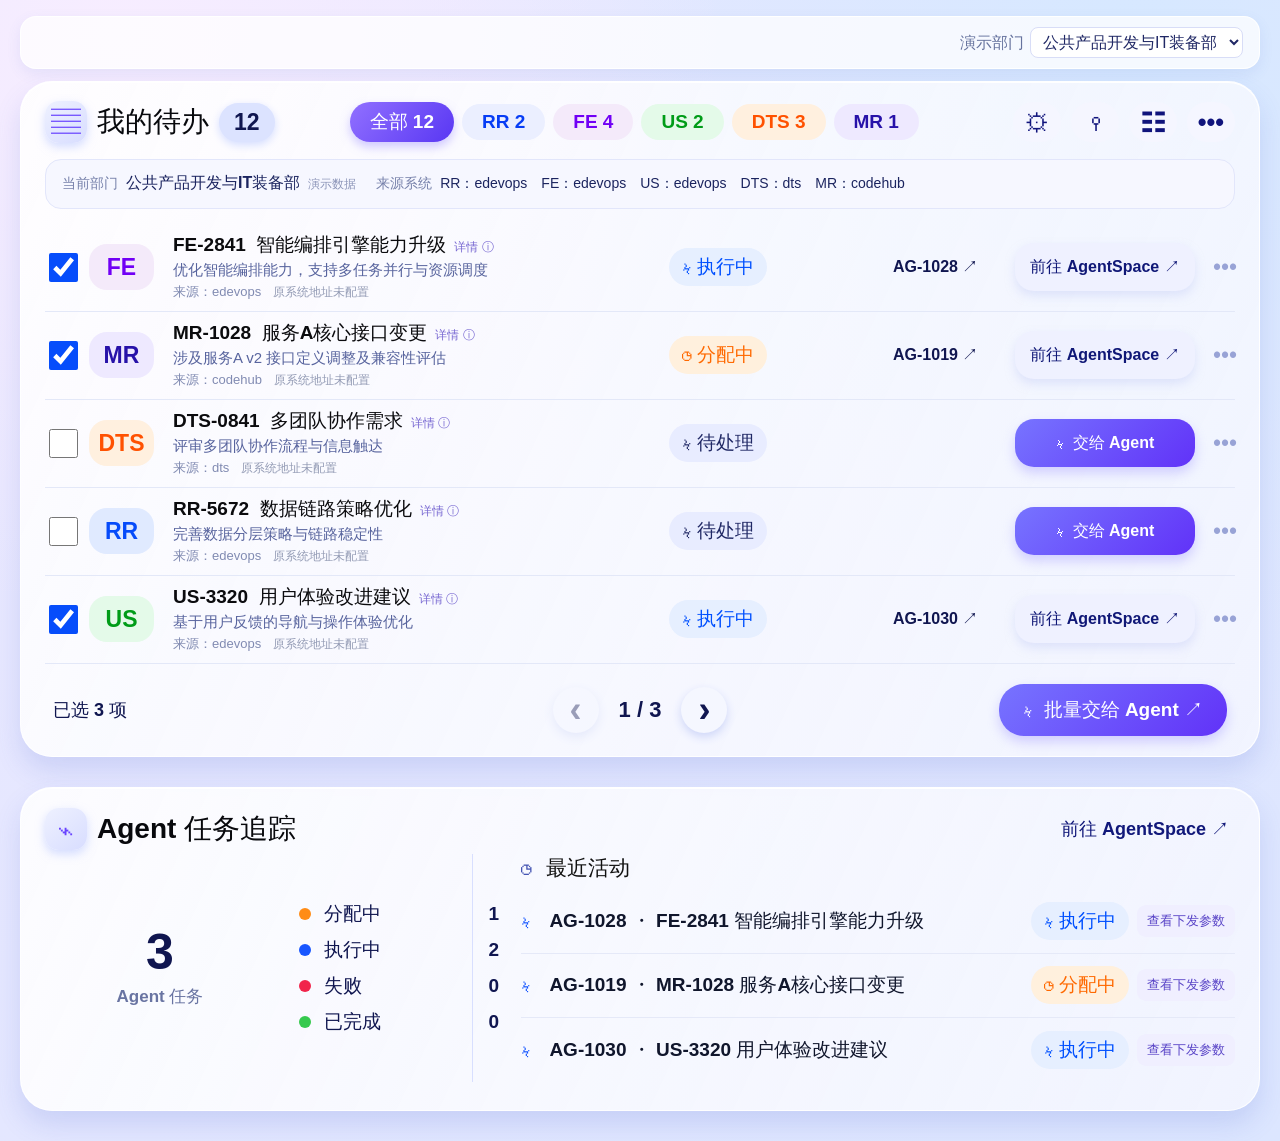
==== commit b0675820: "feat: configure and inspect dispatch parameters" ====
--- a/demo/index.html
+++ b/demo/index.html
@@ -1,3 +1,3 @@
 <!doctype html>
-<html lang="zh-CN"><head><meta charset="utf-8"><meta name="viewport" content="width=device-width, initial-scale=1"><title>Aphelios · 我的待办</title><link rel="stylesheet" href="styles.css"></head>
-<body><main class="dashboard"><div class="demo-toolbar"><div class="department-control"><label for="demoDepartment">演示部门</label><select id="demoDepartment"><option value="公共产品开发与IT装备部">公共产品开发与IT装备部</option><option value="MAE-CN产品部">MAE-CN产品部</option></select></div></div><section class="panel todo"><header class="heading"><div class="title"><span class="title-icon">▤</span><h1>我的待办</h1><span class="count">12</span></div><nav class="tabs" aria-label="按类型筛选"></nav><div class="tools"><button id="configurePlans" class="icon-button" title="执行方案配置" aria-label="执行方案配置">⚙</button><button class="icon-button" id="filterButton" title="状态筛选" aria-label="状态筛选">⚲</button><button class="icon-button" id="settingsButton" title="显示设置" aria-label="显示设置">☷</button><button class="icon-button" id="moreButton" title="更多" aria-label="更多">•••</button></div></header><div class="department-context"><div><span class="context-label">当前部门</span><strong id="departmentName">未识别</strong><span id="departmentHint" class="context-hint"></span></div><div class="sources"><span class="context-label">来源系统</span><span id="sourceSystems">暂无配置</span></div></div><div class="filter-bar" id="filterBar" hidden><label>状态 <select id="statusFilter"><option value="全部">全部</option><option>待处理</option><option>分配中</option><option>执行中</option><option>已完成</option><option>失败</option></select></label><label>优先级 <select id="priorityFilter"><option value="全部">全部</option><option>高</option><option>中</option><option>低</option></select></label><button id="resetFilters">重置筛选</button></div><div class="rows" id="rows"></div><footer class="footer"><span id="selectedCount"></span><div class="pagination"><button id="prev" aria-label="上一页">‹</button><span id="pageInfo"></span><button id="next" aria-label="下一页">›</button></div><button class="primary batch" id="batch">ϟ&nbsp; 批量交给 Agent <span>↗</span></button></footer></section><section class="panel tracking"><header class="tracking-header"><div class="title"><span class="title-icon pulse">⌁</span><h2>Agent 任务追踪</h2></div><button class="link" id="agentSpace">前往 AgentSpace ↗</button></header><div class="tracking-body"><div class="overview"><div class="task-total"><strong id="totalTasks">0</strong><span>Agent 任务</span></div><ul class="legend" id="legend"></ul></div><div class="activity"><h3><span>◷</span> 最近活动</h3><div id="activityRows"></div></div></div></section></main><div class="toast" id="toast" role="status"></div><dialog id="dialog"><div class="dialog-head"><h2 id="dialogTitle"></h2><button id="closeDialog" aria-label="关闭">×</button></div><div id="dialogContent"></div><div class="dialog-actions"><button id="cancelDialog">取消</button><button class="primary" id="confirmDialog">确认</button></div></dialog><dialog id="detailDialog" class="detail-dialog"><div class="detail-head"><div><span class="detail-kicker">工作项详情</span><h2 id="detailTitle"></h2></div><button id="closeDetail" aria-label="关闭">×</button></div><dl class="detail-fields"><div><dt>需求编号</dt><dd id="detailId"></dd></div><div><dt>需求标题</dt><dd id="detailName"></dd></div><div><dt>需求描述</dt><dd id="detailDescription"></dd></div><div><dt>来源系统</dt><dd id="detailSource"></dd></div><div><dt>任务状态</dt><dd id="detailStatus"></dd></div></dl><div class="detail-footer"><span id="sourceUnavailable">来源系统地址尚未配置</span><a id="sourceLink" class="primary" target="_blank" rel="noopener noreferrer" hidden>前往来源系统 ↗</a><button id="doneDetail">关闭</button><button id="detailAction" class="primary"></button></div></dialog><dialog id="configDialog" class="config-dialog"><div class="config-head"><div><span class="plan-kicker">AGENTSPACE · 空间方案管理</span><h2>执行方案配置</h2><p>工作台提供当前空间，同一空间用户共享执行方案</p></div><button id="closeConfig" type="button" aria-label="关闭">×</button></div><div class="config-department">当前空间 <strong>演示空间</strong></div><div id="configList" class="config-list"></div><form id="configForm"><h3 id="configFormTitle">创建执行方案</h3><div class="config-grid"><label>对象类别 <select id="configType" required></select></label><label>中文展示名称 <input id="configName" required maxlength="60"></label><label>英文方案名称 <input id="configCode" required maxlength="80" pattern="[A-Za-z0-9_]+" placeholder="例如 software_design"></label><label>常用角色 <input id="configRole" maxlength="40" placeholder="例如 MDE、SWE、TE"></label><label class="config-wide">方案说明 <textarea id="configDescription" required maxlength="200"></textarea></label></div><p class="config-note">英文名称创建后不可修改。请在 AgentSpace 中手动配置 eventType 和 executionPlan 筛选条件。演示配置仅保存在当前页面。</p><p id="configError" class="config-error" role="alert"></p><div class="config-footer"><button id="cancelEdit" type="button" hidden>取消编辑</button><button class="primary" type="submit" id="saveConfig">创建方案</button></div></form></dialog><dialog id="planDialog" class="plan-dialog"><div class="plan-head"><div><span class="plan-kicker">AGENTSPACE · 任务派发</span><h2>选择执行方案</h2><p>选择本次需要完成的工作，系统将触发对应的 Workflow / Agent</p></div><button id="closePlan" aria-label="关闭">×</button></div><div class="plan-object"><span class="plan-object-icon">▤</span><div><small>工作对象</small><strong id="planObject"></strong></div><span class="plan-object-count" id="planCount"></span></div><div class="plan-section-title"><strong>选择本次要完成的工作</strong><span>请选择一个执行方案</span></div><div class="plan-options" id="planOptions"></div><div class="plan-note">ⓘ&nbsp; 下发后，可在 Agent 任务追踪中查看执行状态与结果。</div><div class="plan-footer"><button id="cancelPlan">取消</button><button class="primary" id="submitPlan" disabled>确认下发 <span>→</span></button></div></dialog><script src="app.js?v=20261124-2"></script></body></html>
+<html lang="zh-CN"><head><meta charset="utf-8"><meta name="viewport" content="width=device-width, initial-scale=1"><title>Aphelios · 我的待办</title><link rel="stylesheet" href="styles.css?v=20261127-8"></head>
+<body><main class="dashboard"><div class="demo-toolbar"><div class="department-control"><label for="demoDepartment">演示部门</label><select id="demoDepartment"><option value="公共产品开发与IT装备部">公共产品开发与IT装备部</option><option value="MAE-CN产品部">MAE-CN产品部</option></select></div></div><section class="panel todo"><header class="heading"><div class="title"><span class="title-icon">▤</span><h1>我的待办</h1><span class="count">12</span></div><nav class="tabs" aria-label="按类型筛选"></nav><div class="tools"><button id="configurePlans" class="icon-button" title="执行方案配置" aria-label="执行方案配置">⚙</button><button class="icon-button" id="filterButton" title="状态筛选" aria-label="状态筛选">⚲</button><button class="icon-button" id="settingsButton" title="显示设置" aria-label="显示设置">☷</button><button class="icon-button" id="moreButton" title="更多" aria-label="更多">•••</button></div></header><div class="department-context"><div><span class="context-label">当前部门</span><strong id="departmentName">未识别</strong><span id="departmentHint" class="context-hint"></span></div><div class="sources"><span class="context-label">来源系统</span><span id="sourceSystems">暂无配置</span></div></div><div class="filter-bar" id="filterBar" hidden><label>状态 <select id="statusFilter"><option value="全部">全部</option><option>待处理</option><option>分配中</option><option>执行中</option><option>已完成</option><option>失败</option></select></label><label>优先级 <select id="priorityFilter"><option value="全部">全部</option><option>高</option><option>中</option><option>低</option></select></label><button id="resetFilters">重置筛选</button></div><div class="rows" id="rows"></div><footer class="footer"><span id="selectedCount"></span><div class="pagination"><button id="prev" aria-label="上一页">‹</button><span id="pageInfo"></span><button id="next" aria-label="下一页">›</button></div><button class="primary batch" id="batch">ϟ&nbsp; 批量交给 Agent <span>↗</span></button></footer></section><section class="panel tracking"><header class="tracking-header"><div class="title"><span class="title-icon pulse">⌁</span><h2>Agent 任务追踪</h2></div><button class="link" id="agentSpace">前往 AgentSpace ↗</button></header><div class="tracking-body"><div class="overview"><div class="task-total"><strong id="totalTasks">0</strong><span>Agent 任务</span></div><ul class="legend" id="legend"></ul></div><div class="activity"><h3><span>◷</span> 最近活动</h3><div id="activityRows"></div></div></div></section></main><div class="toast" id="toast" role="status"></div><dialog id="dialog"><div class="dialog-head"><h2 id="dialogTitle"></h2><button id="closeDialog" aria-label="关闭">×</button></div><div id="dialogContent"></div><div class="dialog-actions"><button id="cancelDialog">取消</button><button class="primary" id="confirmDialog">确认</button></div></dialog><dialog id="detailDialog" class="detail-dialog"><div class="detail-head"><div><span class="detail-kicker">工作项详情</span><h2 id="detailTitle"></h2></div><button id="closeDetail" aria-label="关闭">×</button></div><dl class="detail-fields"><div><dt>需求编号</dt><dd id="detailId"></dd></div><div><dt>需求标题</dt><dd id="detailName"></dd></div><div><dt>需求描述</dt><dd id="detailDescription"></dd></div><div><dt>来源系统</dt><dd id="detailSource"></dd></div><div><dt>任务状态</dt><dd id="detailStatus"></dd></div></dl><div class="detail-footer"><span id="sourceUnavailable">来源系统地址尚未配置</span><a id="sourceLink" class="primary" target="_blank" rel="noopener noreferrer" hidden>前往来源系统 ↗</a><button id="detailParams" type="button" hidden>查看下发参数</button><button id="doneDetail">关闭</button><button id="detailAction" class="primary"></button></div></dialog><dialog id="paramsDialog" class="params-dialog"><header class="params-head"><div><span>任务记录 · 只读</span><h2>下发参数</h2></div><button id="closeParams" type="button" aria-label="关闭">×</button></header><div class="params-object" id="paramsObject"></div><div id="paramsBody" class="params-body"></div><footer class="params-footer"><span>演示数据仅保存在当前页面</span><button id="doneParams" type="button">完成</button></footer></dialog><dialog id="configDialog" class="config-dialog"><div class="config-head"><div><span class="plan-kicker">AGENTSPACE · 空间方案管理</span><h2>执行方案配置</h2><p>工作台提供当前空间，同一空间用户共享执行方案</p></div><button id="closeConfig" type="button" aria-label="关闭">×</button></div><div class="config-department">当前空间 <strong>演示空间</strong></div><div id="configList" class="config-list"></div><form id="configForm"><h3 id="configFormTitle">创建执行方案</h3><div class="config-grid"><label>对象类别 <select id="configType" required></select></label><label>中文展示名称 <input id="configName" required maxlength="60"></label><label>英文方案名称 <input id="configCode" required maxlength="80" pattern="[A-Za-z0-9_]+" placeholder="例如 software_design"></label><label>常用角色 <input id="configRole" maxlength="40" placeholder="例如 MDE、SWE、TE"></label><label class="config-wide">方案说明 <textarea id="configDescription" required maxlength="200"></textarea></label></div><section class="field-builder"><h3>下发补充信息</h3><p>为此方案添加需要填写的字段，未配置字段时无需补充信息。</p><div class="field-add"><button id="addField" type="button"><span aria-hidden="true">＋</span> 新建自定义字段</button></div><div id="fieldList"></div></section><p class="config-note">英文名称创建后不可修改。请在 AgentSpace 中手动配置 eventType 和 executionPlan 筛选条件。演示配置仅保存在当前页面。</p><p id="configError" class="config-error" role="alert"></p><div class="config-footer"><button id="cancelEdit" type="button" hidden>取消编辑</button><button class="primary" type="submit" id="saveConfig">创建方案</button></div></form></dialog><dialog id="planDialog" class="plan-dialog"><div class="plan-head"><div><span class="plan-kicker">AGENTSPACE · 任务派发</span><h2>选择执行方案</h2><p>选择本次需要完成的工作，后台发布事件供 AgentSpace 匹配执行</p></div><button id="closePlan" aria-label="关闭">×</button></div><div class="plan-object"><span class="plan-object-icon">▤</span><div><small>工作对象</small><strong id="planObject"></strong></div><span class="plan-object-count" id="planCount"></span></div><div class="plan-section-title"><strong>选择本次要完成的工作</strong><span>请选择一个执行方案</span></div><div class="plan-options" id="planOptions"></div><div id="dispatchFields" class="dispatch-fields"></div><div class="plan-note">ⓘ&nbsp; 下发后，可在 Agent 任务追踪中查看执行状态与结果。</div><div class="plan-footer"><button id="cancelPlan">取消</button><button class="primary" id="submitPlan" disabled>确认下发 <span>→</span></button></div></dialog><script src="app.js?v=20261127-8"></script></body></html>
--- a/demo/styles.css
+++ b/demo/styles.css
@@ -73,3 +73,17 @@
  .tracking-body .overview{justify-content:space-around;gap:10px}.task-total{width:100px}.task-total strong{font-size:38px}.legend{min-width:130px}.legend li{font-size:15px}
 }
 @media(min-width:1201px){.row{grid-template-columns:32px 72px minmax(0,1.6fr) minmax(100px,.7fr) 110px 180px 28px;gap:12px}.tag{width:65px;height:46px;font-size:23px}.row-action{font-size:16px}.agent-id{font-size:16px}.item-name{font-size:19px}.item-desc{font-size:15px}.activity-row{grid-template-columns:minmax(0,1fr) auto}}
+
+.field-builder{margin:24px 0;padding:16px;border:1px solid #e1e5f6;border-radius:14px;background:#fff}.field-builder p,.dispatch-fields p,.field-empty{font-size:13px;color:#7882a2}.field-add{display:flex;gap:8px}.field-add select,.field-add button,.field-card button{padding:8px;border:1px solid #dce1f3;border-radius:8px;background:#f6f6ff;color:#5140bf}.field-card{margin-top:12px;padding:12px;border-radius:10px;background:#f6f7ff}.field-grid{display:grid;grid-template-columns:1fr 1fr;gap:10px}.field-grid label,.dispatch-fields label{display:flex;flex-direction:column;gap:5px;font-size:13px;color:#414a71}.field-grid input,.field-grid select,.field-grid textarea,.dispatch-fields input,.dispatch-fields select,.dispatch-fields textarea{width:100%;padding:9px;border:1px solid #dce1f3;border-radius:8px;background:white;font:inherit}.field-grid .field-check{flex-direction:row;align-items:center}.field-check input{width:auto}.field-wide{grid-column:1/-1}.field-card button{margin-top:10px}.dispatch-fields{margin:18px 30px;display:grid;gap:12px}.dispatch-fields:empty{display:none}.dispatch-fields h3,.dispatch-fields p{margin:0}.dispatch-fields small{color:#8992b0}.required{color:#c52849}.plan-dialog{max-height:90vh;overflow:auto}@media(max-width:600px){.field-grid{grid-template-columns:1fr}.field-wide{grid-column:auto}.dispatch-fields{margin:18px}}
+
+.field-add button#addField{display:inline-flex;align-items:center;gap:6px;padding:10px 16px;border:1px solid #d8d2ff;border-radius:10px;background:#f5f3ff;color:#5942d4;font-size:14px;font-weight:700;transition:background .15s,border-color .15s}.field-add button#addField:hover{background:#ece8ff;border-color:#ad9dff}.field-add button#addField:focus-visible{outline:3px solid #b9adff;outline-offset:2px}.field-add button#addField span{font-size:19px;line-height:1}
+
+.params-link{background:#f0efff;color:#5944c7;border-radius:9px;padding:7px 10px;font-size:13px;font-weight:700;white-space:nowrap}.params-link:hover{background:#e6e1ff}#dialogContent{white-space:pre-wrap;overflow-wrap:anywhere}.activity-end{flex-wrap:wrap}
+
+.todo-params{background:none;color:#654ddd;font-size:12px;font-weight:700;padding:2px 4px;border-radius:4px}.todo-params:hover{text-decoration:underline}.params-dialog{max-width:580px;max-height:90vh;overflow:auto;padding:0;border-radius:22px;background:#fafbff}.params-head{display:flex;justify-content:space-between;align-items:start;padding:24px 26px 16px}.params-head span{font-size:12px;font-weight:700;color:#7657ec}.params-head h2{margin:7px 0 0;font-size:23px;color:#171b42}.params-head button{background:#eef0fb;border-radius:50%;width:32px;height:32px;font-size:24px;line-height:1;color:#59618c}.params-object{margin:0 26px;padding:13px 15px;border-radius:12px;background:#eff2ff;color:#303965;font-size:14px;font-weight:700;overflow-wrap:anywhere}.params-body{padding:20px 26px}.params-caption{font-size:13px;color:#7c85a5;margin-bottom:10px}.params-body dl{margin:0;border:1px solid #e6e9f7;border-radius:14px;background:#fff;padding:0 16px}.params-row{display:grid;grid-template-columns:minmax(120px, 38%) 1fr;gap:14px;padding:14px 0;border-bottom:1px solid #edf0f8}.params-row:last-child{border:0}.params-row dt{font-size:13px;font-weight:700;color:#40496f}.params-row small{display:block;margin-top:4px;color:#939bb9;font-weight:400;overflow-wrap:anywhere}.params-row dd{margin:0;font-size:14px;color:#20264d;white-space:pre-wrap;overflow-wrap:anywhere}.params-muted,.params-empty{color:#929bb7}.params-empty{padding:24px;text-align:center;background:white;border:1px solid #e6e9f7;border-radius:14px;font-size:14px}.params-footer{display:flex;justify-content:space-between;align-items:center;gap:12px;padding:15px 26px 22px;border-top:1px solid #eceefa}.params-footer span{font-size:12px;color:#929bb7}.params-footer button{background:#6748ef;color:white;border-radius:10px;padding:10px 22px;font-weight:700}@media(max-width:600px){.params-head{padding:20px 18px 14px}.params-object{margin:0 18px}.params-body{padding:16px 18px}.params-footer{padding:14px 18px 18px}.params-row{grid-template-columns:minmax(100px,38%) 1fr;gap:10px}}
+
+.todo-params{display:inline-flex;align-items:center;margin-left:8px;padding:5px 10px;border:1px solid #cfc8fa;border-radius:8px;background:#f3f0ff;color:#513bc1;font-size:13px;line-height:1.3;font-weight:700}.todo-params:hover{background:#e9e4ff;text-decoration:none}.todo-params:focus-visible{outline:2px solid #7657ec;outline-offset:2px}
+
+.agent-id{display:flex;flex-direction:column;align-items:flex-start;gap:5px}.todo-params{margin:0;padding:0;border:0;background:none;color:#6753cf;font-size:12px;line-height:1.3;font-weight:600}.todo-params:hover{background:none;text-decoration:underline}@media(max-width:1200px){.row>.agent-id{gap:1px}.todo-params{font-size:11px}}
+
+.status-parameter{position:relative;display:inline-block}.status-trigger{display:block;padding:0;background:none;border-radius:22px;text-align:left}.status-trigger:focus-visible{outline:2px solid #7657ec;outline-offset:3px}.status-preview{display:none;position:absolute;z-index:4;top:calc(100% + 8px);left:0;width:240px;max-width:calc(100vw - 40px);padding:13px 15px;border:1px solid #e3e7fa;border-radius:12px;background:white;box-shadow:0 10px 28px #3b4b9a33;color:#414a71;font-size:12px;line-height:1.6;white-space:pre-wrap;overflow-wrap:anywhere;pointer-events:none}.status-preview strong,.status-preview small{display:block}.status-preview strong{color:#232b55;margin-bottom:5px}.status-preview small{margin-top:7px;color:#8174cd}.status-parameter:hover .status-preview,.status-parameter:focus-within .status-preview{display:block}.agent-id{display:block}
